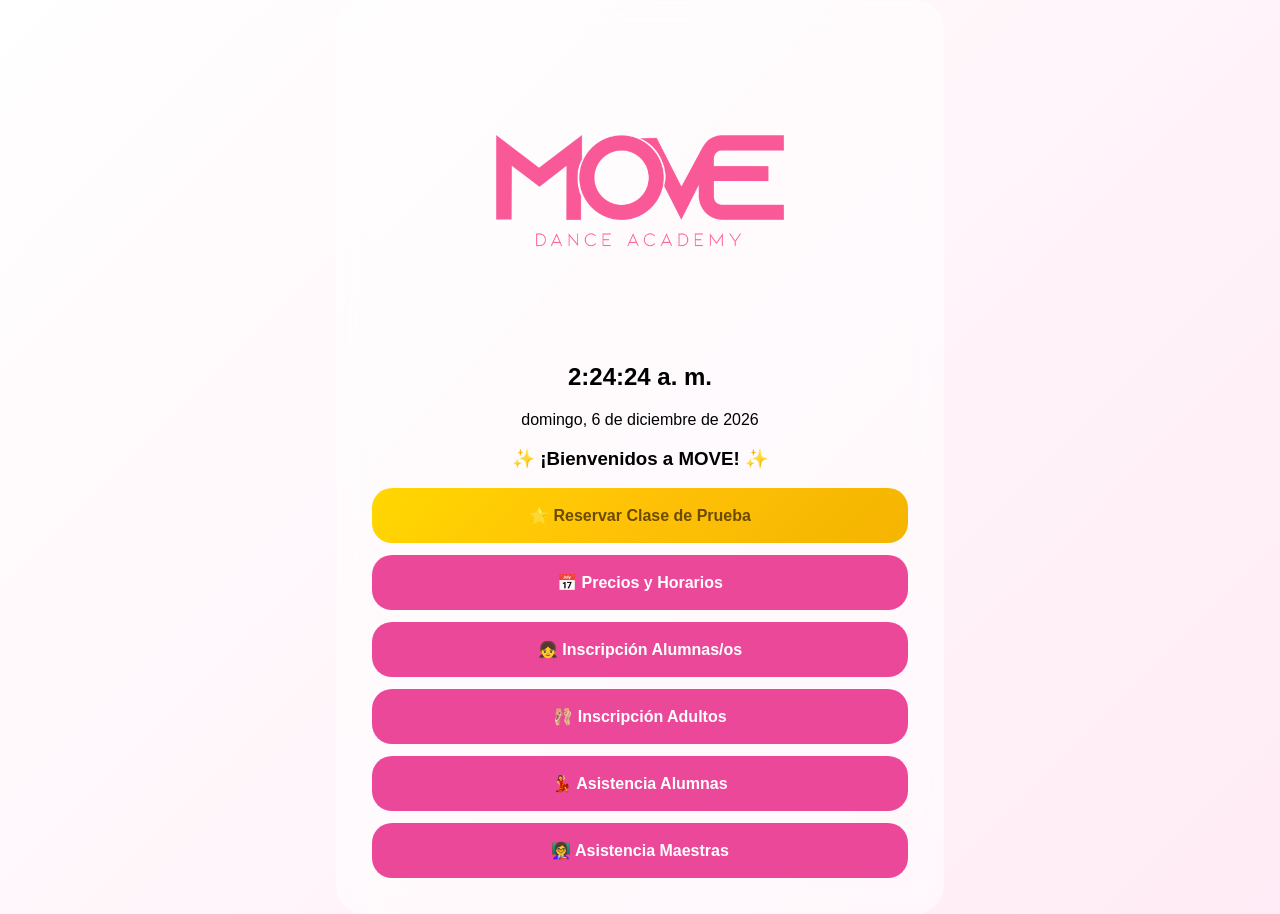
==== index.html @ 99c5c270 "Add files via upload" ====
<!DOCTYPE html><html lang='es'><head><meta charset='utf-8'><meta name='viewport' content='width=device-width,initial-scale=1'><title>MOVE</title><link rel='stylesheet' href='styles.css'></head><body><div class='card'><img src='logo.png' class='logo'><h2 id='clock'></h2><div id='date'></div><h3 id='msg'>✨ ¡Bienvenidos a MOVE! ✨</h3><a class='btn gold' href='https://airtable.com/appPEfqYLEyfLcRJE/pagK5FDekjquR8C4B/form'>⭐ Reservar Clase de Prueba</a><a class='btn' href='https://drive.google.com/drive/folders/1qUIQEOeA6HXHlHFh6WLBppLMzrEc4K1P?usp=sharing'>📅 Precios y Horarios</a><a class='btn' href='https://movedanceasistencia.fillout.com/t/7R2tz7q9qVus'>👧 Inscripción Alumnas/os</a><a class='btn' href='https://movedanceasistencia.fillout.com/t/tAcHw7cnXAus'>🩰 Inscripción Adultos</a><a class='btn' href='https://airtable.com/appPEfqYLEyfLcRJE/pag0tXtzA6buwpdNe/form'>💃 Asistencia Alumnas</a><a class='btn' href='https://airtable.com/appPEfqYLEyfLcRJE/pagmaQIeeyKiSmdMu/form'>👩‍🏫 Asistencia Maestras</a></div><script src='script.js'></script></body></html>
---- styles.css ----
body{margin:0;font-family:Arial,sans-serif;background:linear-gradient(-45deg,#fff,#fff1f7,#ffe5f2,#fff);background-size:400% 400%;animation:bg 15s infinite;display:flex;justify-content:center;align-items:center;min-height:100vh}@keyframes bg{0%{background-position:0 50%}50%{background-position:100% 50%}100%{background-position:0 50%}}.card{max-width:560px;width:92%;background:rgba(255,255,255,.5);backdrop-filter:blur(12px);padding:24px;border-radius:28px;text-align:center}.logo{width:90%;max-width:420px;animation:f 4s ease-in-out infinite}@keyframes f{50%{transform:translateY(-8px)}}.btn{display:block;margin:12px;padding:18px;border-radius:20px;text-decoration:none;background:#ec4899;color:#fff;font-weight:bold}.gold{background:linear-gradient(135deg,#FFD700,#FFC107,#F4B400);color:#6b4b00}
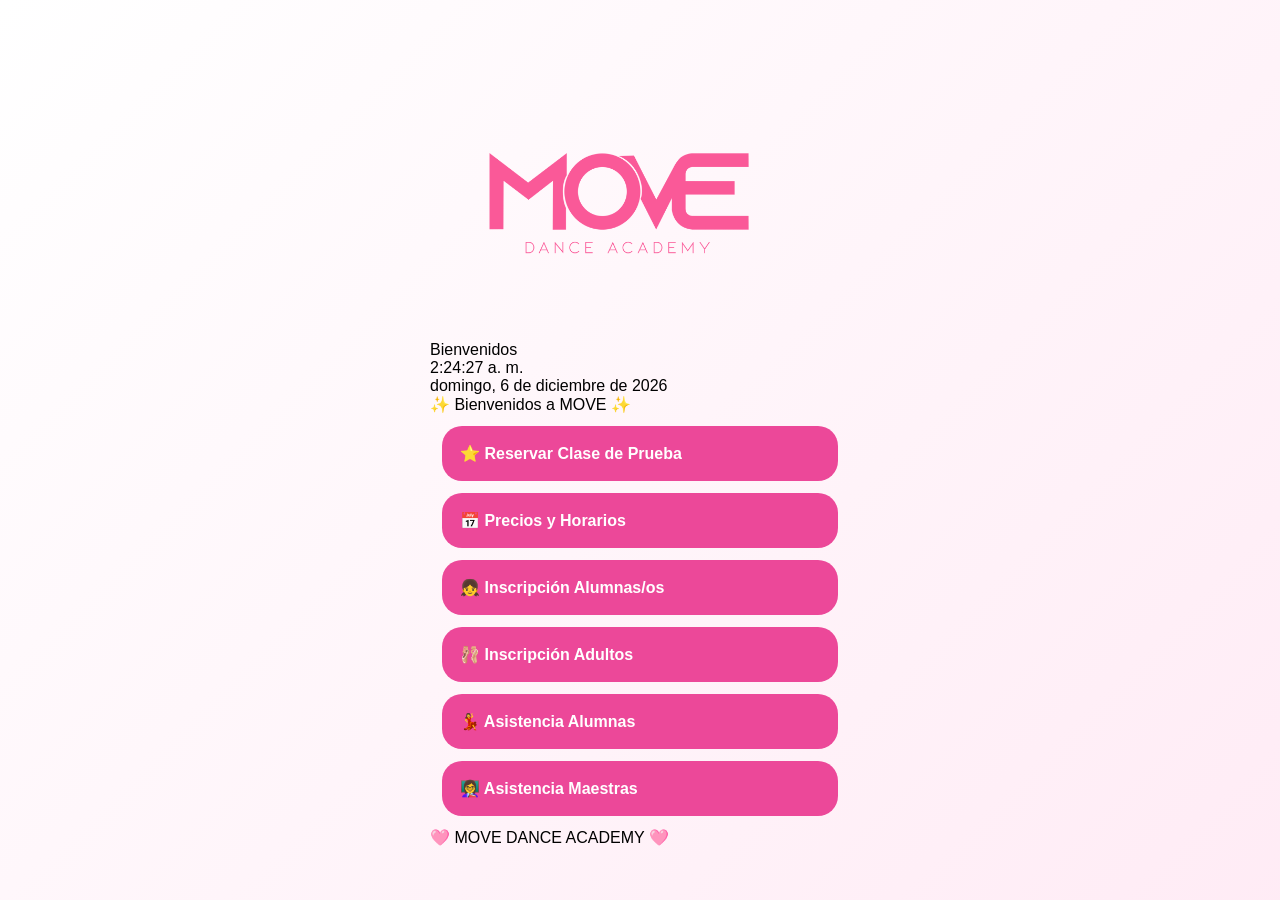
==== commit 7ca35fd9: "Update index.html" ====
--- a/index.html
+++ b/index.html
@@ -1 +1,133 @@
-<!DOCTYPE html><html lang='es'><head><meta charset='utf-8'><meta name='viewport' content='width=device-width,initial-scale=1'><title>MOVE</title><link rel='stylesheet' href='styles.css'></head><body><div class='card'><img src='logo.png' class='logo'><h2 id='clock'></h2><div id='date'></div><h3 id='msg'>✨ ¡Bienvenidos a MOVE! ✨</h3><a class='btn gold' href='https://airtable.com/appPEfqYLEyfLcRJE/pagK5FDekjquR8C4B/form'>⭐ Reservar Clase de Prueba</a><a class='btn' href='https://drive.google.com/drive/folders/1qUIQEOeA6HXHlHFh6WLBppLMzrEc4K1P?usp=sharing'>📅 Precios y Horarios</a><a class='btn' href='https://movedanceasistencia.fillout.com/t/7R2tz7q9qVus'>👧 Inscripción Alumnas/os</a><a class='btn' href='https://movedanceasistencia.fillout.com/t/tAcHw7cnXAus'>🩰 Inscripción Adultos</a><a class='btn' href='https://airtable.com/appPEfqYLEyfLcRJE/pag0tXtzA6buwpdNe/form'>💃 Asistencia Alumnas</a><a class='btn' href='https://airtable.com/appPEfqYLEyfLcRJE/pagmaQIeeyKiSmdMu/form'>👩‍🏫 Asistencia Maestras</a></div><script src='script.js'></script></body></html>+<!DOCTYPE html>
+<html lang="es">
+
+<head>
+
+    <meta charset="UTF-8">
+
+    <meta name="viewport" content="width=device-width, initial-scale=1.0">
+
+    <title>MOVE Dance Academy</title>
+
+    <meta name="theme-color" content="#f04d98">
+
+    <link rel="preconnect" href="https://fonts.googleapis.com">
+
+    <link rel="preconnect" href="https://fonts.gstatic.com" crossorigin>
+
+    <link href="https://fonts.googleapis.com/css2?family=Poppins:wght@300;400;500;600;700;800&display=swap" rel="stylesheet">
+
+    <link rel="stylesheet" href="styles.css">
+
+</head>
+
+<body>
+
+    <!-- Fondo animado -->
+    <div class="background"></div>
+
+    <div class="floating floating1"></div>
+    <div class="floating floating2"></div>
+    <div class="floating floating3"></div>
+    <div class="floating floating4"></div>
+
+    <main class="container">
+
+        <!-- Logo -->
+
+        <img
+            src="logo.png"
+            class="logo"
+            alt="MOVE Dance Academy">
+
+        <!-- Saludo -->
+
+        <div id="greeting" class="greeting">
+            Bienvenidos
+        </div>
+
+        <!-- Hora -->
+
+        <div id="clock" class="clock">
+            00:00
+        </div>
+
+        <!-- Fecha -->
+
+        <div id="date" class="date">
+            Cargando...
+        </div>
+
+        <!-- Mensaje -->
+
+        <div id="welcomeMessage" class="welcome">
+
+            ✨ Bienvenidos a MOVE ✨
+
+        </div>
+
+        <!-- BOTÓN PRINCIPAL -->
+
+        <a
+            class="btn btn-gold"
+            href="https://airtable.com/appPEfqYLEyfLcRJE/pagK5FDekjquR8C4B/form">
+
+            ⭐ Reservar Clase de Prueba
+
+        </a>
+
+        <!-- BOTONES -->
+
+        <a
+            class="btn"
+            href="https://drive.google.com/drive/folders/1qUIQEOeA6HXHlHFh6WLBppLMzrEc4K1P?usp=sharing">
+
+            📅 Precios y Horarios
+
+        </a>
+
+        <a
+            class="btn"
+            href="https://movedanceasistencia.fillout.com/t/7R2tz7q9qVus">
+
+            👧 Inscripción Alumnas/os
+
+        </a>
+
+        <a
+            class="btn"
+            href="https://movedanceasistencia.fillout.com/t/tAcHw7cnXAus">
+
+            🩰 Inscripción Adultos
+
+        </a>
+
+        <a
+            class="btn"
+            href="https://airtable.com/appPEfqYLEyfLcRJE/pag0tXtzA6buwpdNe/form">
+
+            💃 Asistencia Alumnas
+
+        </a>
+
+        <a
+            class="btn"
+            href="https://airtable.com/appPEfqYLEyfLcRJE/pagmaQIeeyKiSmdMu/form">
+
+            👩‍🏫 Asistencia Maestras
+
+        </a>
+
+        <footer>
+
+            🩷 MOVE DANCE ACADEMY 🩷
+
+        </footer>
+
+    </main>
+
+    <script src="script.js"></script>
+
+</body>
+
+</html>
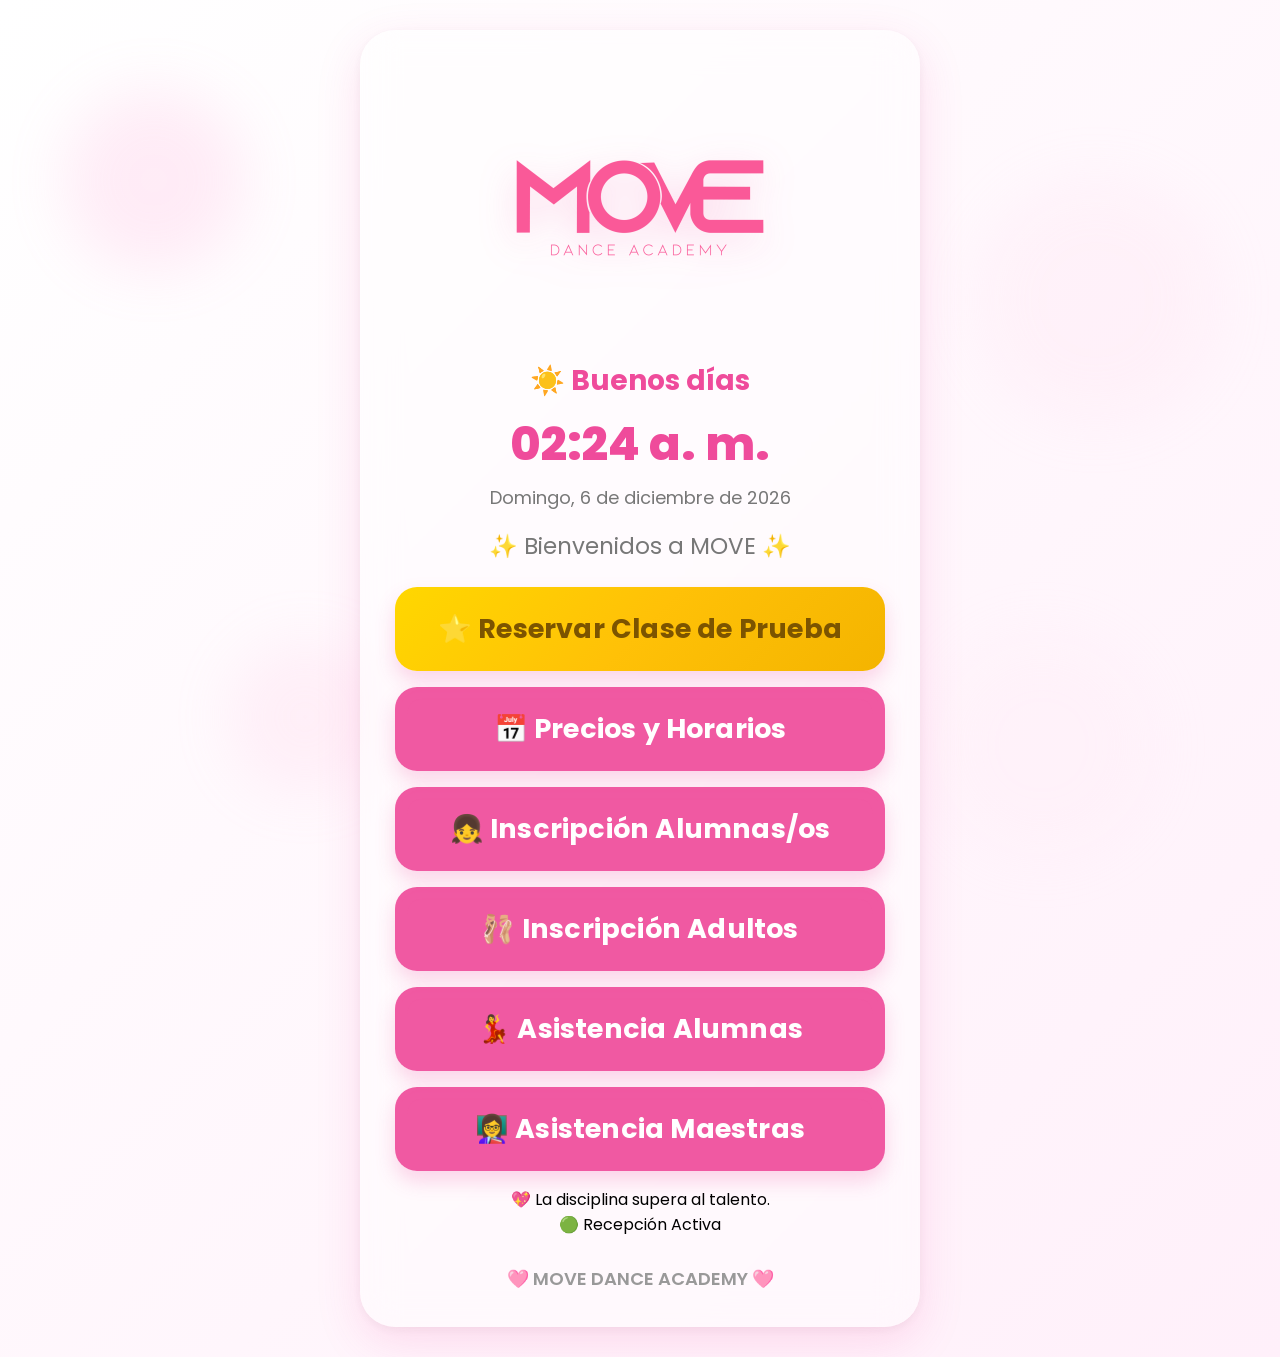
==== commit bace18ea: "Update index.html" ====
--- a/index.html
+++ b/index.html
@@ -3,130 +3,133 @@
 
 <head>
 
-    <meta charset="UTF-8">
+<meta charset="UTF-8">
 
-    <meta name="viewport" content="width=device-width, initial-scale=1.0">
+<meta name="viewport" content="width=device-width, initial-scale=1.0">
 
-    <title>MOVE Dance Academy</title>
+<title>MOVE Dance Academy</title>
 
-    <meta name="theme-color" content="#f04d98">
+<meta name="theme-color" content="#f04d98">
 
-    <link rel="preconnect" href="https://fonts.googleapis.com">
+<link rel="preconnect" href="https://fonts.googleapis.com">
 
-    <link rel="preconnect" href="https://fonts.gstatic.com" crossorigin>
+<link rel="preconnect" href="https://fonts.gstatic.com" crossorigin>
 
-    <link href="https://fonts.googleapis.com/css2?family=Poppins:wght@300;400;500;600;700;800&display=swap" rel="stylesheet">
+<link href="https://fonts.googleapis.com/css2?family=Poppins:wght@300;400;500;600;700;800&display=swap" rel="stylesheet">
 
-    <link rel="stylesheet" href="styles.css">
+<link rel="stylesheet" href="styles.css">
 
 </head>
 
 <body>
 
-    <!-- Fondo animado -->
-    <div class="background"></div>
+<div class="background"></div>
 
-    <div class="floating floating1"></div>
-    <div class="floating floating2"></div>
-    <div class="floating floating3"></div>
-    <div class="floating floating4"></div>
+<div class="floating floating1"></div>
+<div class="floating floating2"></div>
+<div class="floating floating3"></div>
+<div class="floating floating4"></div>
 
-    <main class="container">
+<main class="container">
 
-        <!-- Logo -->
+<img
+src="logo.png"
+class="logo"
+alt="MOVE Dance Academy">
 
-        <img
-            src="logo.png"
-            class="logo"
-            alt="MOVE Dance Academy">
+<div id="greeting" class="greeting">
 
-        <!-- Saludo -->
+☀️ Buenos días
 
-        <div id="greeting" class="greeting">
-            Bienvenidos
-        </div>
+</div>
 
-        <!-- Hora -->
+<div id="clock" class="clock">
 
-        <div id="clock" class="clock">
-            00:00
-        </div>
+00:00
 
-        <!-- Fecha -->
+</div>
 
-        <div id="date" class="date">
-            Cargando...
-        </div>
+<div id="date" class="date">
 
-        <!-- Mensaje -->
+Cargando...
 
-        <div id="welcomeMessage" class="welcome">
+</div>
 
-            ✨ Bienvenidos a MOVE ✨
+<div id="welcomeMessage" class="welcome">
 
-        </div>
+✨ Bienvenidos a MOVE ✨
 
-        <!-- BOTÓN PRINCIPAL -->
+</div>
 
-        <a
-            class="btn btn-gold"
-            href="https://airtable.com/appPEfqYLEyfLcRJE/pagK5FDekjquR8C4B/form">
+<a
+class="btn btn-gold"
+href="https://airtable.com/appPEfqYLEyfLcRJE/pagK5FDekjquR8C4B/form">
 
-            ⭐ Reservar Clase de Prueba
+⭐ Reservar Clase de Prueba
 
-        </a>
+</a>
 
-        <!-- BOTONES -->
+<a
+class="btn"
+href="https://drive.google.com/drive/folders/1qUIQEOeA6HXHlHFh6WLBppLMzrEc4K1P?usp=sharing">
 
-        <a
-            class="btn"
-            href="https://drive.google.com/drive/folders/1qUIQEOeA6HXHlHFh6WLBppLMzrEc4K1P?usp=sharing">
+📅 Precios y Horarios
 
-            📅 Precios y Horarios
+</a>
 
-        </a>
+<a
+class="btn"
+href="https://movedanceasistencia.fillout.com/t/7R2tz7q9qVus">
 
-        <a
-            class="btn"
-            href="https://movedanceasistencia.fillout.com/t/7R2tz7q9qVus">
+👧 Inscripción Alumnas/os
 
-            👧 Inscripción Alumnas/os
+</a>
 
-        </a>
+<a
+class="btn"
+href="https://movedanceasistencia.fillout.com/t/tAcHw7cnXAus">
 
-        <a
-            class="btn"
-            href="https://movedanceasistencia.fillout.com/t/tAcHw7cnXAus">
+🩰 Inscripción Adultos
 
-            🩰 Inscripción Adultos
+</a>
 
-        </a>
+<a
+class="btn"
+href="https://airtable.com/appPEfqYLEyfLcRJE/pag0tXtzA6buwpdNe/form">
 
-        <a
-            class="btn"
-            href="https://airtable.com/appPEfqYLEyfLcRJE/pag0tXtzA6buwpdNe/form">
+💃 Asistencia Alumnas
 
-            💃 Asistencia Alumnas
+</a>
 
-        </a>
+<a
+class="btn"
+href="https://airtable.com/appPEfqYLEyfLcRJE/pagmaQIeeyKiSmdMu/form">
 
-        <a
-            class="btn"
-            href="https://airtable.com/appPEfqYLEyfLcRJE/pagmaQIeeyKiSmdMu/form">
+👩‍🏫 Asistencia Maestras
 
-            👩‍🏫 Asistencia Maestras
+</a>
 
-        </a>
+<div id="quote" class="quote">
 
-        <footer>
+💖 La disciplina supera al talento.
 
-            🩷 MOVE DANCE ACADEMY 🩷
+</div>
 
-        </footer>
+<div class="status">
 
-    </main>
+🟢 Recepción Activa
 
-    <script src="script.js"></script>
+</div>
+
+<footer>
+
+🩷 MOVE DANCE ACADEMY 🩷
+
+</footer>
+
+</main>
+
+<script src="script.js"></script>
 
 </body>
 
--- a/styles.css
+++ b/styles.css
@@ -1 +1,399 @@
-body{margin:0;font-family:Arial,sans-serif;background:linear-gradient(-45deg,#fff,#fff1f7,#ffe5f2,#fff);background-size:400% 400%;animation:bg 15s infinite;display:flex;justify-content:center;align-items:center;min-height:100vh}@keyframes bg{0%{background-position:0 50%}50%{background-position:100% 50%}100%{background-position:0 50%}}.card{max-width:560px;width:92%;background:rgba(255,255,255,.5);backdrop-filter:blur(12px);padding:24px;border-radius:28px;text-align:center}.logo{width:90%;max-width:420px;animation:f 4s ease-in-out infinite}@keyframes f{50%{transform:translateY(-8px)}}.btn{display:block;margin:12px;padding:18px;border-radius:20px;text-decoration:none;background:#ec4899;color:#fff;font-weight:bold}.gold{background:linear-gradient(135deg,#FFD700,#FFC107,#F4B400);color:#6b4b00}+/* ========================= */
+/* MOVE DANCE ACADEMY        */
+/* Premium Reception UI      */
+/* ========================= */
+
+*{
+    margin:0;
+    padding:0;
+    box-sizing:border-box;
+}
+
+html,
+body{
+
+    width:100%;
+    min-height:100vh;
+
+    font-family:'Poppins',sans-serif;
+
+    overflow-x:hidden;
+
+}
+
+/* ------------------------- */
+/* Fondo                     */
+/* ------------------------- */
+
+body{
+
+    display:flex;
+    justify-content:center;
+    align-items:center;
+
+    background:linear-gradient(
+        -45deg,
+        #fffdfd,
+        #fff5fb,
+        #ffe8f4,
+        #fff0fa,
+        #ffffff
+    );
+
+    background-size:400% 400%;
+
+    animation:gradientFlow 18s ease infinite;
+
+    padding:30px;
+
+}
+
+@keyframes gradientFlow{
+
+    0%{
+        background-position:0% 50%;
+    }
+
+    50%{
+        background-position:100% 50%;
+    }
+
+    100%{
+        background-position:0% 50%;
+    }
+
+}
+
+/* ------------------------- */
+/* Fondo decorativo          */
+/* ------------------------- */
+
+.background{
+
+    position:fixed;
+    inset:0;
+
+    pointer-events:none;
+
+}
+
+.floating{
+
+    position:fixed;
+
+    border-radius:50%;
+
+    filter:blur(30px);
+
+    opacity:.18;
+
+    animation:floatBubble 12s infinite ease-in-out;
+
+}
+
+.floating1{
+
+    width:180px;
+    height:180px;
+
+    background:#ff9ed2;
+
+    left:5%;
+    top:10%;
+
+}
+
+.floating2{
+
+    width:240px;
+    height:240px;
+
+    background:#ffd8ec;
+
+    right:5%;
+    top:20%;
+
+    animation-delay:2s;
+
+}
+
+.floating3{
+
+    width:150px;
+    height:150px;
+
+    background:#ffc0df;
+
+    bottom:12%;
+    left:18%;
+
+    animation-delay:4s;
+
+}
+
+.floating4{
+
+    width:220px;
+    height:220px;
+
+    background:#ffe7f4;
+
+    bottom:5%;
+    right:10%;
+
+    animation-delay:1s;
+
+}
+
+@keyframes floatBubble{
+
+    50%{
+
+        transform:
+            translateY(-20px)
+            translateX(15px);
+
+    }
+
+}
+
+/* ------------------------- */
+/* Tarjeta principal         */
+/* ------------------------- */
+
+.container{
+
+    width:100%;
+    max-width:560px;
+
+    padding:35px;
+
+    border-radius:35px;
+
+    background:
+        rgba(255,255,255,.42);
+
+    backdrop-filter:blur(18px);
+
+    -webkit-backdrop-filter:blur(18px);
+
+    box-shadow:
+
+        0 15px 45px rgba(240,61,151,.15),
+
+        0 3px 12px rgba(0,0,0,.05);
+
+    text-align:center;
+
+    position:relative;
+
+}
+
+/* ------------------------- */
+/* Logo                      */
+/* ------------------------- */
+
+.logo{
+
+    width:82%;
+    max-width:360px;
+
+    margin-bottom:18px;
+
+    animation:logoFloat 4s ease-in-out infinite;
+
+    filter:
+
+        drop-shadow(
+            0 10px 18px
+            rgba(240,61,151,.18)
+        );
+
+}
+
+@keyframes logoFloat{
+
+    50%{
+
+        transform:
+            translateY(-8px);
+
+    }
+
+}
+
+/* ------------------------- */
+
+.greeting{
+
+    font-size:28px;
+
+    font-weight:700;
+
+    color:#ef4b9b;
+
+    margin-bottom:8px;
+
+}
+
+.clock{
+
+    font-size:46px;
+
+    font-weight:800;
+
+    color:#ef4b9b;
+
+}
+
+.date{
+
+    margin-top:5px;
+
+    color:#777;
+
+    font-size:18px;
+
+    margin-bottom:18px;
+
+}
+
+.welcome{
+
+    font-size:23px;
+
+    color:#777;
+
+    margin-bottom:24px;
+
+    min-height:34px;
+
+}
+
+/* ------------------------- */
+/* Botones                   */
+/* ------------------------- */
+
+.btn{
+
+    display:block;
+
+    text-decoration:none;
+
+    margin-bottom:16px;
+
+    padding:22px;
+
+    border-radius:22px;
+
+    color:white;
+
+    font-size:27px;
+
+    font-weight:700;
+
+    letter-spacing:.2px;
+
+    background:
+
+        rgba(239,75,155,.92);
+
+    backdrop-filter:blur(12px);
+
+    box-shadow:
+
+        0 10px 20px
+        rgba(239,75,155,.22);
+
+    transition:
+
+        transform .18s,
+
+        box-shadow .18s,
+
+        filter .18s;
+
+}
+
+/* Hover */
+
+.btn:hover{
+
+    transform:
+
+        translateY(-3px)
+
+        scale(1.02);
+
+}
+
+/* Presionar */
+
+.btn:active{
+
+    transform:
+
+        scale(.95);
+
+    filter:brightness(.92);
+
+}
+
+/* ------------------------- */
+/* Botón Dorado              */
+/* ------------------------- */
+
+.btn-gold{
+
+    background:
+
+        linear-gradient(
+            135deg,
+            #FFD700,
+            #FFC107,
+            #F4B400
+        );
+
+    color:#7c5400;
+
+    animation:
+
+        goldGlow 2s infinite alternate;
+
+}
+
+@keyframes goldGlow{
+
+    from{
+
+        box-shadow:
+
+            0 0 10px
+            rgba(255,215,0,.35);
+
+    }
+
+    to{
+
+        box-shadow:
+
+            0 0 26px
+            rgba(255,215,0,.8);
+
+    }
+
+}
+
+/* ------------------------- */
+
+footer{
+
+    margin-top:28px;
+
+    color:#999;
+
+    font-size:18px;
+
+    font-weight:600;
+
+}
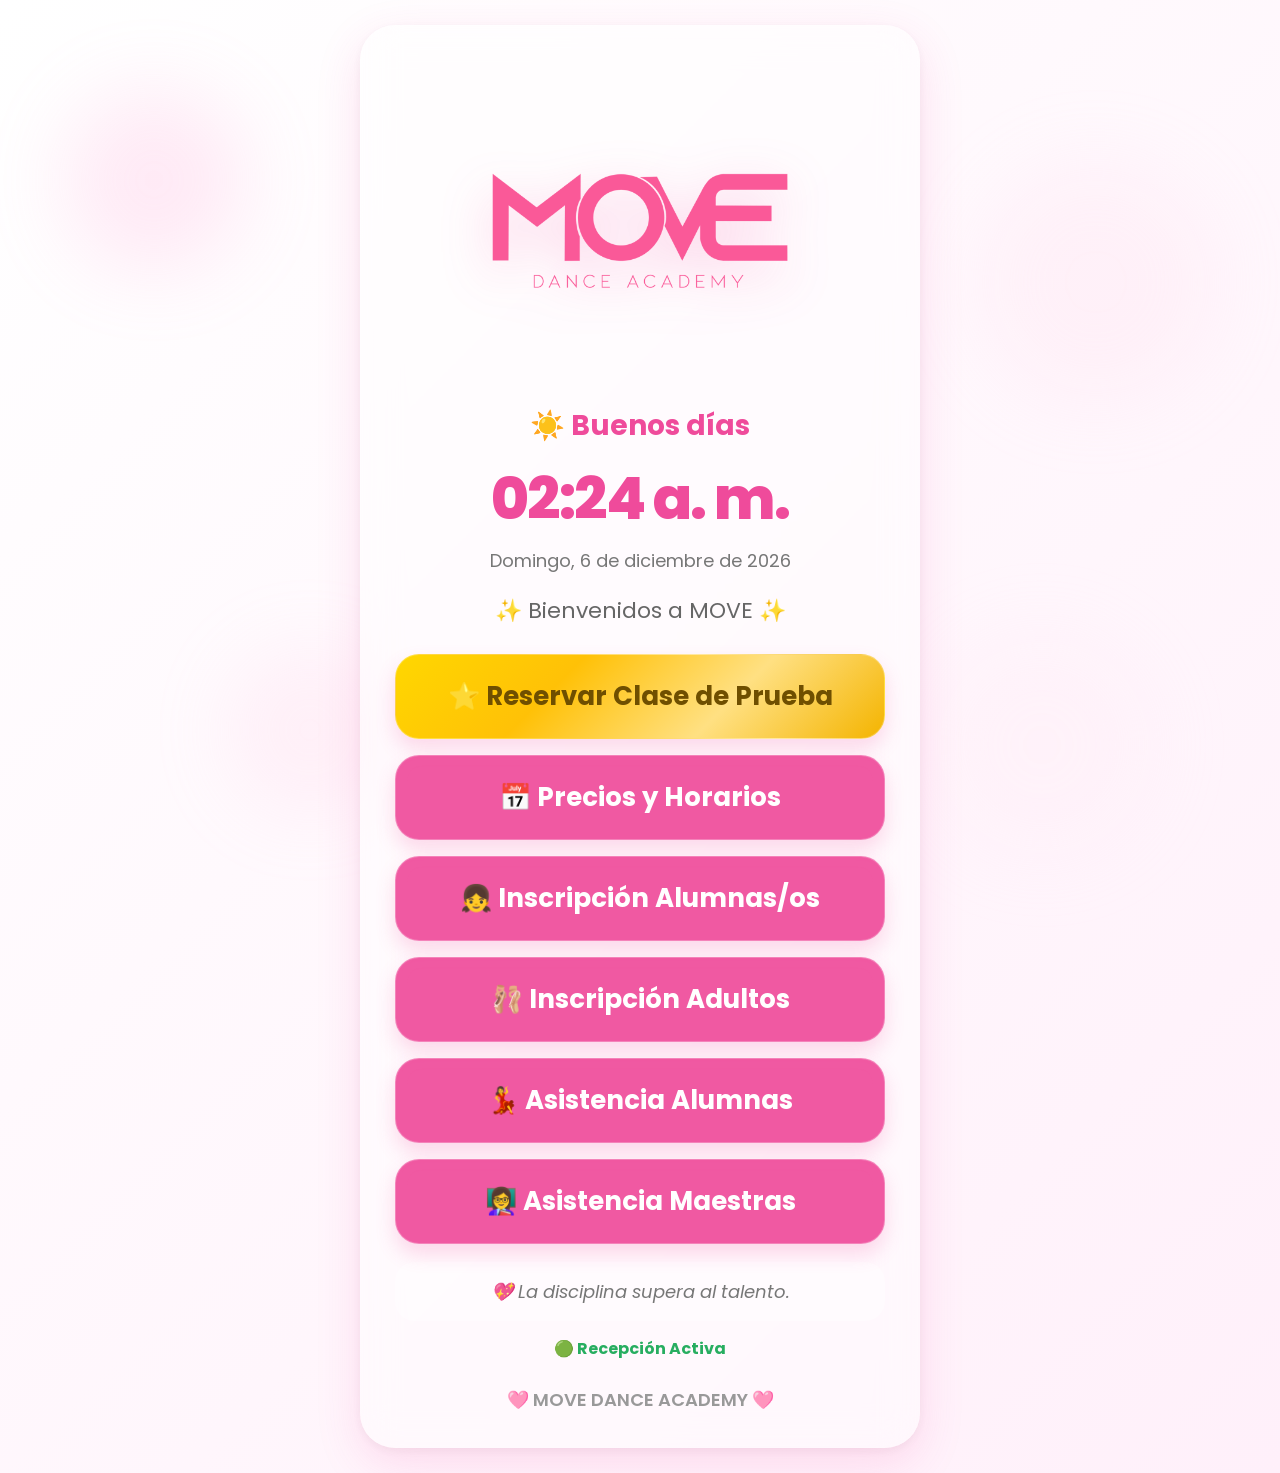
==== commit 9e273f00: "Update index.html" ====
--- a/index.html
+++ b/index.html
@@ -71,7 +71,7 @@
 
 <a
 class="btn"
-href="https://drive.google.com/drive/folders/1qUIQEOeA6HXHlHFh6WLBppLMzrEc4K1P?usp=sharing">
+href="horarios.html">
 
 📅 Precios y Horarios
 
--- a/styles.css
+++ b/styles.css
@@ -1,6 +1,6 @@
 /* ========================= */
 /* MOVE DANCE ACADEMY        */
-/* Premium Reception UI      */
+/* RECEPCIÓN PREMIUM         */
 /* ========================= */
 
 *{
@@ -21,9 +21,9 @@
 
 }
 
-/* ------------------------- */
-/* Fondo                     */
-/* ------------------------- */
+/* ========================= */
+/* FONDO PREMIUM             */
+/* ========================= */
 
 body{
 
@@ -31,9 +31,12 @@
     justify-content:center;
     align-items:center;
 
-    background:linear-gradient(
+    padding:25px;
+
+    background:
+    linear-gradient(
         -45deg,
-        #fffdfd,
+        #ffffff,
         #fff5fb,
         #ffe8f4,
         #fff0fa,
@@ -42,9 +45,7 @@
 
     background-size:400% 400%;
 
-    animation:gradientFlow 18s ease infinite;
-
-    padding:30px;
+    animation:gradientFlow 20s ease infinite;
 
 }
 
@@ -64,9 +65,9 @@
 
 }
 
-/* ------------------------- */
-/* Fondo decorativo          */
-/* ------------------------- */
+/* ========================= */
+/* BURBUJAS DECORATIVAS      */
+/* ========================= */
 
 .background{
 
@@ -83,9 +84,9 @@
 
     border-radius:50%;
 
-    filter:blur(30px);
-
-    opacity:.18;
+    filter:blur(40px);
+
+    opacity:.20;
 
     animation:floatBubble 12s infinite ease-in-out;
 
@@ -108,10 +109,10 @@
     width:240px;
     height:240px;
 
-    background:#ffd8ec;
+    background:#ffd6ea;
 
     right:5%;
-    top:20%;
+    top:18%;
 
     animation-delay:2s;
 
@@ -119,13 +120,13 @@
 
 .floating3{
 
-    width:150px;
-    height:150px;
-
-    background:#ffc0df;
-
-    bottom:12%;
+    width:160px;
+    height:160px;
+
+    background:#ffc7e2;
+
     left:18%;
+    bottom:10%;
 
     animation-delay:4s;
 
@@ -138,8 +139,8 @@
 
     background:#ffe7f4;
 
+    right:10%;
     bottom:5%;
-    right:10%;
 
     animation-delay:1s;
 
@@ -150,16 +151,16 @@
     50%{
 
         transform:
-            translateY(-20px)
-            translateX(15px);
-
-    }
-
-}
-
-/* ------------------------- */
-/* Tarjeta principal         */
-/* ------------------------- */
+        translateY(-20px)
+        translateX(15px);
+
+    }
+
+}
+
+/* ========================= */
+/* TARJETA PRINCIPAL         */
+/* ========================= */
 
 .container{
 
@@ -171,7 +172,7 @@
     border-radius:35px;
 
     background:
-        rgba(255,255,255,.42);
+    rgba(255,255,255,.42);
 
     backdrop-filter:blur(18px);
 
@@ -179,221 +180,302 @@
 
     box-shadow:
 
-        0 15px 45px rgba(240,61,151,.15),
-
-        0 3px 12px rgba(0,0,0,.05);
+    0 15px 45px rgba(240,61,151,.15),
+
+    0 3px 12px rgba(0,0,0,.05);
 
     text-align:center;
 
+}
+
+/* ========================= */
+/* LOGO                      */
+/* ========================= */
+
+.logo{
+
+    width:95%;
+    max-width:430px;
+
+    margin-bottom:15px;
+
+    animation:
+    logoFloat 5s ease-in-out infinite;
+
+    filter:
+    drop-shadow(
+    0 15px 25px
+    rgba(240,61,151,.22)
+    );
+
+}
+
+@keyframes logoFloat{
+
+    50%{
+
+        transform:
+        translateY(-10px);
+
+    }
+
+}
+
+/* ========================= */
+/* SALUDO                    */
+/* ========================= */
+
+.greeting{
+
+    font-size:28px;
+
+    font-weight:700;
+
+    color:#ef4b9b;
+
+    margin-bottom:8px;
+
+}
+
+/* ========================= */
+/* RELOJ                     */
+/* ========================= */
+
+.clock{
+
+    font-size:58px;
+
+    font-weight:800;
+
+    color:#ef4b9b;
+
+    letter-spacing:-2px;
+
+}
+
+/* ========================= */
+/* FECHA                     */
+/* ========================= */
+
+.date{
+
+    margin-top:5px;
+
+    margin-bottom:20px;
+
+    color:#777;
+
+    font-size:18px;
+
+}
+
+/* ========================= */
+/* MENSAJES                  */
+/* ========================= */
+
+.welcome{
+
+    min-height:40px;
+
+    margin-bottom:20px;
+
+    font-size:22px;
+
+    color:#666;
+
+    transition:opacity .4s ease;
+
+}
+
+/* ========================= */
+/* BOTONES                   */
+/* ========================= */
+
+.btn{
+
+    display:block;
+
+    text-decoration:none;
+
+    margin-bottom:16px;
+
+    padding:22px;
+
+    border-radius:24px;
+
+    color:white;
+
+    font-size:26px;
+
+    font-weight:700;
+
+    background:
+    rgba(239,75,155,.92);
+
+    border:1px solid
+    rgba(255,255,255,.25);
+
+    backdrop-filter:blur(12px);
+
+    box-shadow:
+
+    0 10px 20px
+    rgba(239,75,155,.20);
+
+    transition:
+    transform .18s,
+    box-shadow .18s;
+
+}
+
+.btn:hover{
+
+    transform:
+    translateY(-3px)
+    scale(1.02);
+
+}
+
+.btn:active{
+
+    transform:
+    scale(.96);
+
+}
+
+/* ========================= */
+/* BOTÓN DORADO              */
+/* ========================= */
+
+.btn-gold{
+
+    background:
+    linear-gradient(
+    135deg,
+    #FFD700,
+    #FFC107,
+    #FFE082,
+    #F4B400
+    );
+
+    color:#6f4f00;
+
     position:relative;
 
-}
-
-/* ------------------------- */
-/* Logo                      */
-/* ------------------------- */
-
-.logo{
-
-    width:82%;
-    max-width:360px;
-
-    margin-bottom:18px;
-
-    animation:logoFloat 4s ease-in-out infinite;
-
-    filter:
-
-        drop-shadow(
-            0 10px 18px
-            rgba(240,61,151,.18)
-        );
-
-}
-
-@keyframes logoFloat{
-
-    50%{
-
-        transform:
-            translateY(-8px);
-
-    }
-
-}
-
-/* ------------------------- */
-
-.greeting{
-
-    font-size:28px;
+    overflow:hidden;
+
+}
+
+.btn-gold::before{
+
+    content:"";
+
+    position:absolute;
+
+    top:0;
+    left:-120%;
+
+    width:100px;
+    height:100%;
+
+    background:
+
+    linear-gradient(
+    90deg,
+    transparent,
+    rgba(255,255,255,.8),
+    transparent
+    );
+
+    animation:
+    shine 3s infinite;
+
+}
+
+@keyframes shine{
+
+    100%{
+
+        left:140%;
+
+    }
+
+}
+
+/* ========================= */
+/* FRASE INSPIRADORA         */
+/* ========================= */
+
+.quote{
+
+    margin-top:18px;
+
+    padding:16px;
+
+    border-radius:20px;
+
+    background:
+    rgba(255,255,255,.35);
+
+    color:#777;
+
+    font-size:18px;
+
+    font-style:italic;
+
+    transition:
+    opacity .4s ease;
+
+}
+
+/* ========================= */
+/* STATUS                    */
+/* ========================= */
+
+.status{
+
+    margin-top:15px;
+
+    color:#27ae60;
 
     font-weight:700;
 
-    color:#ef4b9b;
-
-    margin-bottom:8px;
-
-}
-
-.clock{
-
-    font-size:46px;
-
-    font-weight:800;
-
-    color:#ef4b9b;
-
-}
-
-.date{
-
-    margin-top:5px;
-
-    color:#777;
+}
+
+/* ========================= */
+/* FOOTER                    */
+/* ========================= */
+
+footer{
+
+    margin-top:25px;
+
+    color:#999;
 
     font-size:18px;
 
-    margin-bottom:18px;
-
-}
-
-.welcome{
-
-    font-size:23px;
-
-    color:#777;
-
-    margin-bottom:24px;
-
-    min-height:34px;
-
-}
-
-/* ------------------------- */
-/* Botones                   */
-/* ------------------------- */
-
-.btn{
-
-    display:block;
-
-    text-decoration:none;
-
-    margin-bottom:16px;
-
-    padding:22px;
-
-    border-radius:22px;
-
-    color:white;
-
-    font-size:27px;
-
-    font-weight:700;
-
-    letter-spacing:.2px;
-
-    background:
-
-        rgba(239,75,155,.92);
-
-    backdrop-filter:blur(12px);
-
-    box-shadow:
-
-        0 10px 20px
-        rgba(239,75,155,.22);
-
-    transition:
-
-        transform .18s,
-
-        box-shadow .18s,
-
-        filter .18s;
-
-}
-
-/* Hover */
-
-.btn:hover{
-
-    transform:
-
-        translateY(-3px)
-
-        scale(1.02);
-
-}
-
-/* Presionar */
-
-.btn:active{
-
-    transform:
-
-        scale(.95);
-
-    filter:brightness(.92);
-
-}
-
-/* ------------------------- */
-/* Botón Dorado              */
-/* ------------------------- */
-
-.btn-gold{
-
-    background:
-
-        linear-gradient(
-            135deg,
-            #FFD700,
-            #FFC107,
-            #F4B400
-        );
-
-    color:#7c5400;
-
-    animation:
-
-        goldGlow 2s infinite alternate;
-
-}
-
-@keyframes goldGlow{
-
-    from{
-
-        box-shadow:
-
-            0 0 10px
-            rgba(255,215,0,.35);
-
-    }
-
-    to{
-
-        box-shadow:
-
-            0 0 26px
-            rgba(255,215,0,.8);
-
-    }
-
-}
-
-/* ------------------------- */
-
-footer{
-
-    margin-top:28px;
-
-    color:#999;
-
-    font-size:18px;
-
     font-weight:600;
 
 }
+
+/* ========================= */
+/* REDMI                     */
+/* ========================= */
+
+@media(max-width:600px){
+
+    .btn{
+
+        font-size:22px;
+
+        padding:20px;
+
+    }
+
+    .clock{
+
+        font-size:50px;
+
+    }
+
+}
